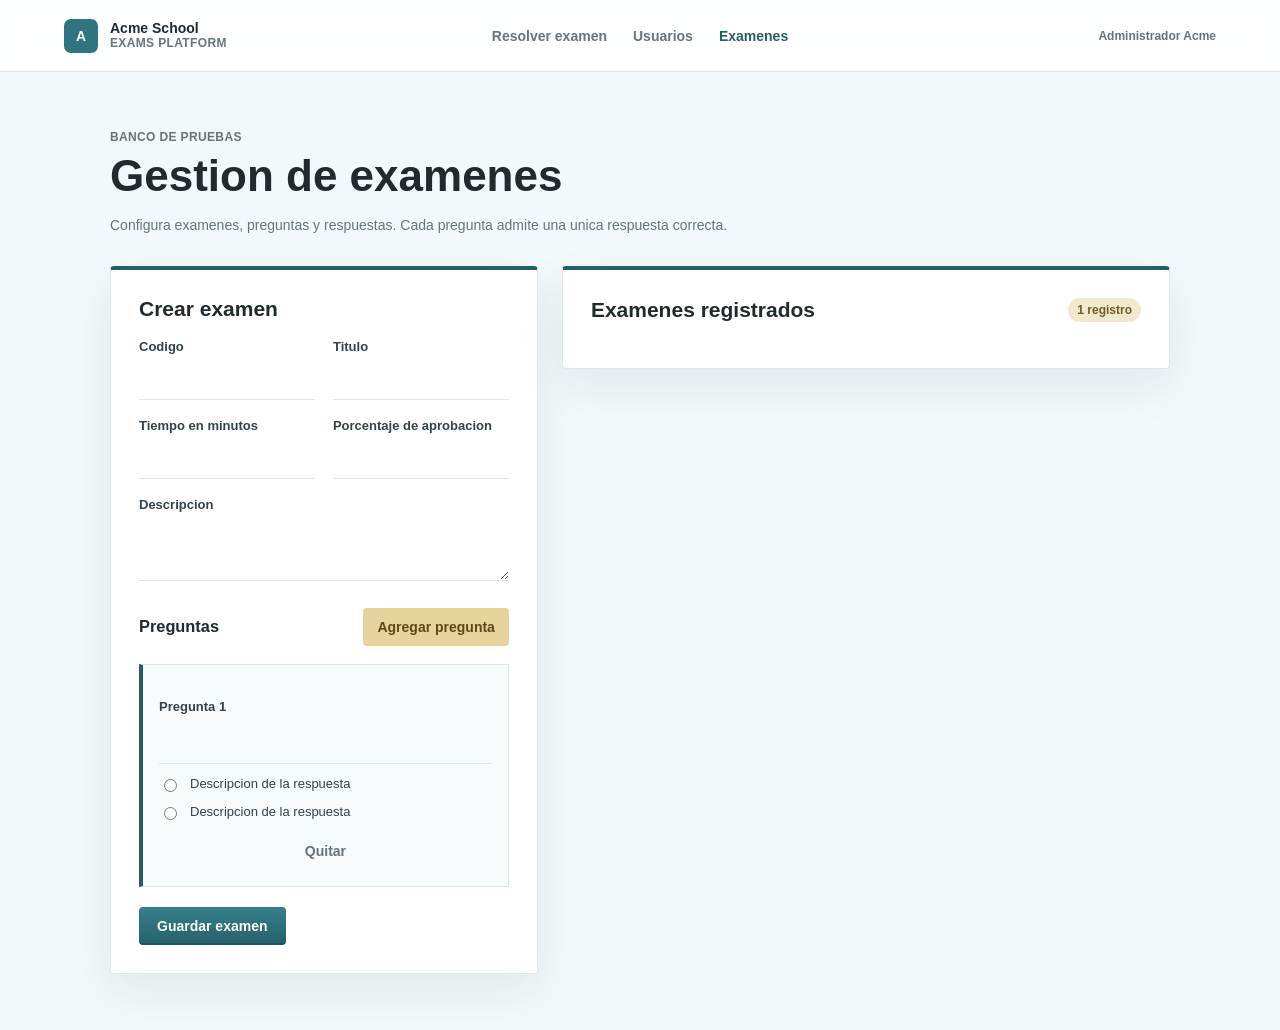
==== examenes.html @ bdf308fb "refactor: :sparkles: arreglando" ====
<!DOCTYPE html>
<html lang="es">
<head>
  <meta charset="UTF-8">
  <meta name="viewport" content="width=device-width, initial-scale=1.0">
  <title>Acme School | Examenes</title>
  <link rel="stylesheet" href="style.css">
</head>
<body>
  <header class="app-header">
    <a class="brand" href="index.html">
      <span class="brand-mark">A</span>
      <span>
        <strong>Acme School</strong>
        <small>Exams platform</small>
      </span>
    </a>

    <nav class="main-nav" aria-label="Navegacion principal">
      <a href="index.html">Resolver examen</a>
      <a href="usuarios.html">Usuarios</a>
      <a class="active" href="examenes.html">Examenes</a>
    </nav>

    <span class="session-label">Administrador Acme</span>
  </header>

  <main class="view management-view">
    <div class="section-title">
      <span>Banco de pruebas</span>
      <h1>Gestion de examenes</h1>
      <p>Configura examenes, preguntas y respuestas. Cada pregunta admite una unica respuesta correcta.</p>
    </div>

    <div class="split-layout">
      <form class="panel">
        <h2>Crear examen</h2>
        <div class="two-columns">
          <label>Codigo<input type="text" id="codigo"></label>
          <label>Titulo<input type="text" id="titulo"></label>
          <label>Tiempo en minutos<input type="number" id="tiempo"></label>
          <label>Porcentaje de aprobacion<input type="number" id="aprobacion"></label>
        </div>
        <label>Descripcion</label>
        <textarea id="descripcion" rows="4"></textarea>

        <div class="panel-title-row questions-title">
          <h3>Preguntas</h3>
          <button class="secondary-button" type="button">Agregar pregunta</button>
        </div>

        <div class="question-editor">
          <label>Pregunta 1</label>
          <input type="text">
          <label class="answer-row"><input type="radio" name="correct"> Descripcion de la respuesta</label>
          <label class="answer-row"><input type="radio" name="correct"> Descripcion de la respuesta</label>
          <button class="plain-button" type="button">Quitar</button>
        </div>

        <button class="primary-button" type="button">Guardar examen</button>
      </form>

      <article class="panel table-panel">
        <div class="panel-title-row">
          <h2>Examenes registrados</h2>
          <span>1 registro</span>
        </div>
        <div class="table-wrap">
          <div id="contenedor-examenes"></div>
        </div>
      </article>
    </div>
  </main>
  <script src="examen.js"></script>
</body>
</html>
---- style.css ----
* {
  box-sizing: border-box;
}

:root {
  --bg: #f3f8fa;
  --surface: #ffffff;
  --surface-soft: #f8fbfc;
  --line: #dde7ea;
  --text: #202a2f;
  --muted: #66747b;
  --brand: #2f7580;
  --brand-dark: #245e68;
  --brand-soft: #e5f2f4;
  --warning: #e6d49c;
  --danger-soft: #f1dcdb;
  --danger: #7f3432;
  --shadow: 0 18px 45px rgba(30, 58, 66, 0.08);
}

html {
  scroll-behavior: smooth;
}

body {
  margin: 0;
  background: var(--bg);
  color: var(--text);
  font-family: "Inter", "Segoe UI", Arial, sans-serif;
  font-size: 14px;
}

a {
  color: inherit;
  text-decoration: none;
}

button,
input,
select,
textarea {
  font: inherit;
}

.app-header {
  position: sticky;
  top: 0;
  z-index: 10;
  display: grid;
  grid-template-columns: 1fr auto 1fr;
  align-items: center;
  height: 72px;
  padding: 0 64px;
  border-bottom: 1px solid var(--line);
  background: rgba(255, 255, 255, 0.92);
  backdrop-filter: blur(12px);
}

.brand {
  display: flex;
  align-items: center;
  gap: 12px;
  width: fit-content;
}

.brand-mark {
  display: grid;
  place-items: center;
  width: 34px;
  height: 34px;
  border-radius: 7px;
  background: var(--brand);
  color: #ffffff;
  font-weight: 800;
}

.brand strong,
.brand small {
  display: block;
  line-height: 1.1;
}

.brand small,
.session-label,
.section-title span,
.hero-card span,
.login-hero span,
.result-card span,
.code {
  color: var(--muted);
  font-size: 12px;
  font-weight: 700;
  text-transform: uppercase;
  letter-spacing: 0.03em;
}

.main-nav {
  display: flex;
  align-items: center;
  justify-content: center;
  gap: 26px;
}

.main-nav a {
  color: var(--muted);
  font-size: 14px;
  font-weight: 600;
}

.main-nav a.active,
.main-nav a:hover {
  color: var(--brand-dark);
}

.session-label {
  justify-self: end;
  text-transform: none;
  letter-spacing: 0;
}

.view {
  width: min(100% - 48px, 1060px);
  min-height: calc(100vh - 72px);
  margin: 0 auto;
  padding: 56px 0;
}

.public-view {
  display: grid;
  align-content: start;
  gap: 22px;
}

exam-hub-view,
student-register-view,
exam-runner-view,
exam-result-view {
  display: block;
}

.exam-list {
  display: grid;
  gap: 18px;
}

.hero-card,
.login-hero {
  overflow: hidden;
  border-radius: 4px;
  color: #ffffff;
  background:
    linear-gradient(90deg, rgba(21, 56, 66, 0.92), rgba(31, 117, 127, 0.72), rgba(151, 107, 70, 0.48)),
    radial-gradient(circle at 82% 26%, rgba(235, 191, 116, 0.85), transparent 28%),
    linear-gradient(135deg, #17323b 0%, #315e66 48%, #a97752 100%);
  box-shadow: var(--shadow);
}

.hero-card {
  min-height: 176px;
  padding: 46px 40px;
}

.hero-card span,
.login-hero span {
  color: rgba(255, 255, 255, 0.86);
}

.hero-card h1,
.login-hero h1 {
  max-width: 720px;
  margin: 10px 0 8px;
  color: #ffffff;
  font-size: clamp(34px, 5vw, 56px);
  line-height: 0.98;
  letter-spacing: 0;
}

.hero-card p,
.login-hero p {
  max-width: 620px;
  margin: 0;
  color: rgba(255, 255, 255, 0.88);
  line-height: 1.6;
}

.exam-card,
.panel,
.result-card {
  border: 1px solid var(--line);
  border-top: 4px solid var(--brand-dark);
  border-radius: 4px;
  background: var(--surface);
  box-shadow: var(--shadow);
}

.exam-card {
  padding: 22px 24px;
}

.exam-card h2,
.panel h2,
.section-title h1,
.exam-heading h1,
.narrow-panel h1 {
  margin: 0;
  color: var(--text);
  line-height: 1.08;
}

.exam-card h2 {
  margin-top: 8px;
  font-size: 24px;
}

.exam-card p,
.panel p,
.section-title p,
.exam-heading p,
.narrow-panel p {
  color: var(--muted);
  line-height: 1.6;
}

.meta-row {
  display: flex;
  flex-wrap: wrap;
  gap: 24px;
  margin: 22px 0 18px;
  color: #3f4d54;
}

.primary-button,
.secondary-button,
.plain-button {
  display: inline-flex;
  align-items: center;
  justify-content: center;
  min-height: 38px;
  border: 0;
  border-radius: 4px;
  cursor: pointer;
  font-weight: 800;
}

.primary-button {
  padding: 0 18px;
  background: linear-gradient(180deg, #367f8a, #23616b);
  color: #ffffff;
  box-shadow: inset 0 -2px 0 rgba(0, 0, 0, 0.14);
}

.secondary-button {
  padding: 0 14px;
  background: var(--warning);
  color: #5a4a18;
}

.plain-button,
.ghost-link {
  background: transparent;
  color: var(--muted);
  font-weight: 700;
}

.centered-view {
  display: grid;
  place-items: center;
}

.panel,
.result-card {
  padding: 28px;
}

.narrow-panel {
  width: min(100%, 420px);
}

.panel label {
  display: grid;
  gap: 8px;
  margin-top: 18px;
  color: #344249;
  font-size: 13px;
  font-weight: 800;
}

.panel input,
.panel select,
.panel textarea {
  width: 100%;
  min-height: 38px;
  border: 0;
  border-bottom: 1px solid var(--line);
  background: transparent;
  color: var(--text);
  outline: none;
}

.form-actions {
  display: flex;
  align-items: center;
  justify-content: space-between;
  gap: 18px;
  margin-top: 24px;
}

.exam-view {
  max-width: 980px;
}

.exam-heading {
  display: flex;
  align-items: start;
  justify-content: space-between;
  gap: 24px;
  margin-bottom: 22px;
}

.timer {
  min-width: 86px;
  padding: 13px 15px;
  border-radius: 4px;
  background: #32363a;
  color: #ffffff;
  font-size: 28px;
  text-align: center;
  box-shadow: var(--shadow);
}

.timer-danger {
  background: #7f3432;
}

.runner-stats {
  display: flex;
  flex-wrap: wrap;
  gap: 12px;
  margin-bottom: 18px;
}

.runner-stats span {
  padding: 8px 12px;
  border: 1px solid var(--line);
  border-radius: 999px;
  background: var(--surface);
  color: var(--muted);
  font-size: 12px;
  font-weight: 800;
}

.questions-form {
  display: grid;
  gap: 18px;
}

.question-card {
  display: grid;
  gap: 12px;
  margin: 0;
  padding: 18px 18px 20px;
  border: 1px solid var(--line);
  border-left: 4px solid var(--brand-dark);
  background: rgba(255, 255, 255, 0.72);
}

.question-card legend {
  padding: 0 0 10px;
  color: var(--text);
  font-weight: 800;
}

.question-card label {
  display: flex;
  align-items: center;
  gap: 10px;
  padding: 12px;
  border: 1px solid var(--line);
  background: var(--surface-soft);
}

.finish-button {
  width: fit-content;
}

.runner-actions {
  display: flex;
  flex-wrap: wrap;
  align-items: center;
  gap: 12px;
}

.runner-actions button:disabled {
  cursor: not-allowed;
  opacity: 0.45;
}

.result-card {
  width: min(100%, 360px);
  text-align: center;
}

.result-card strong {
  display: block;
  margin: 12px 0 4px;
  color: var(--brand-dark);
  font-size: 72px;
  line-height: 1;
}

.status {
  margin: 18px 0 12px;
  padding: 11px;
  border-radius: 4px;
  font-weight: 800;
}

.status.fail {
  background: var(--danger-soft);
  color: var(--danger);
}

.status.pass {
  background: #dcefe7;
  color: #1f6a55;
}

.result-meta {
  font-size: 12px;
}

.wide-button {
  width: 100%;
}

.login-view {
  display: grid;
  grid-template-columns: minmax(0, 1.35fr) minmax(300px, 0.65fr);
  align-items: center;
  gap: 34px;
}

.login-hero {
  min-height: 360px;
  padding: 56px 44px;
}

.login-panel {
  border-top-color: transparent;
}

.hint {
  margin: 16px 0 0;
  font-size: 12px;
}

.field-help {
  display: block;
  margin-top: 6px;
  color: var(--muted);
  font-size: 12px;
  line-height: 1.4;
}

.section-title {
  margin-bottom: 30px;
}

.section-title h1 {
  margin: 8px 0;
  font-size: 44px;
}

.split-layout {
  display: grid;
  grid-template-columns: minmax(320px, 0.95fr) minmax(360px, 1.35fr);
  align-items: start;
  gap: 24px;
}

.panel-title-row {
  display: flex;
  align-items: center;
  justify-content: space-between;
  gap: 18px;
  margin-bottom: 18px;
}

.panel-title-row h2,
.panel-title-row h3 {
  margin: 0;
}

.panel-title-row span {
  padding: 5px 9px;
  border-radius: 999px;
  background: #f1e9ce;
  color: #6d5d27;
  font-size: 12px;
  font-weight: 800;
}

.table-wrap {
  overflow-x: auto;
}

table {
  width: 100%;
  border-collapse: collapse;
  min-width: 620px;
}

th,
td {
  padding: 15px 12px;
  border-bottom: 1px solid var(--line);
  text-align: left;
  vertical-align: top;
}

th {
  color: #394850;
  font-size: 11px;
  text-transform: uppercase;
}

td {
  color: #3f4d54;
}

td a {
  margin-right: 12px;
  color: var(--muted);
  font-weight: 700;
}

.pill {
  padding: 4px 8px;
  border-radius: 999px;
  background: var(--brand-soft);
  color: var(--brand-dark);
  font-size: 12px;
  font-weight: 800;
}

.two-columns {
  display: grid;
  grid-template-columns: repeat(2, minmax(0, 1fr));
  gap: 0 18px;
}

.questions-title {
  margin-top: 24px;
}

.question-editor {
  display: grid;
  gap: 12px;
  margin: 10px 0 20px;
  padding: 16px;
  border: 1px solid var(--line);
  border-left: 4px solid var(--brand-dark);
  background: var(--surface-soft);
}

.answer-row {
  display: flex !important;
  grid-template-columns: none;
  align-items: center;
  gap: 10px !important;
  margin-top: 0 !important;
  font-weight: 500 !important;
}

.answer-row input {
  width: auto;
  min-height: auto;
}

.answer-row input[type="text"] {
  width: 100%;
  min-height: 34px;
}

@media (max-width: 900px) {
  .app-header {
    grid-template-columns: 1fr;
    height: auto;
    gap: 14px;
    padding: 18px 24px;
  }

  .main-nav {
    flex-wrap: wrap;
    justify-content: flex-start;
  }

  .session-label {
    justify-self: start;
  }

  .view {
    min-height: auto;
    padding: 40px 0;
  }

  .login-view,
  .split-layout {
    grid-template-columns: 1fr;
  }

  .hero-card h1,
  .login-hero h1 {
    font-size: 38px;
  }
}

@media (max-width: 560px) {
  .view {
    width: min(100% - 28px, 1060px);
  }

  .hero-card,
  .login-hero,
  .panel,
  .result-card {
    padding: 22px;
  }

  .section-title h1 {
    font-size: 34px;
  }

  .exam-heading,
  .form-actions,
  .panel-title-row {
    align-items: flex-start;
    flex-direction: column;
  }

  .two-columns {
    grid-template-columns: 1fr;
  }
}
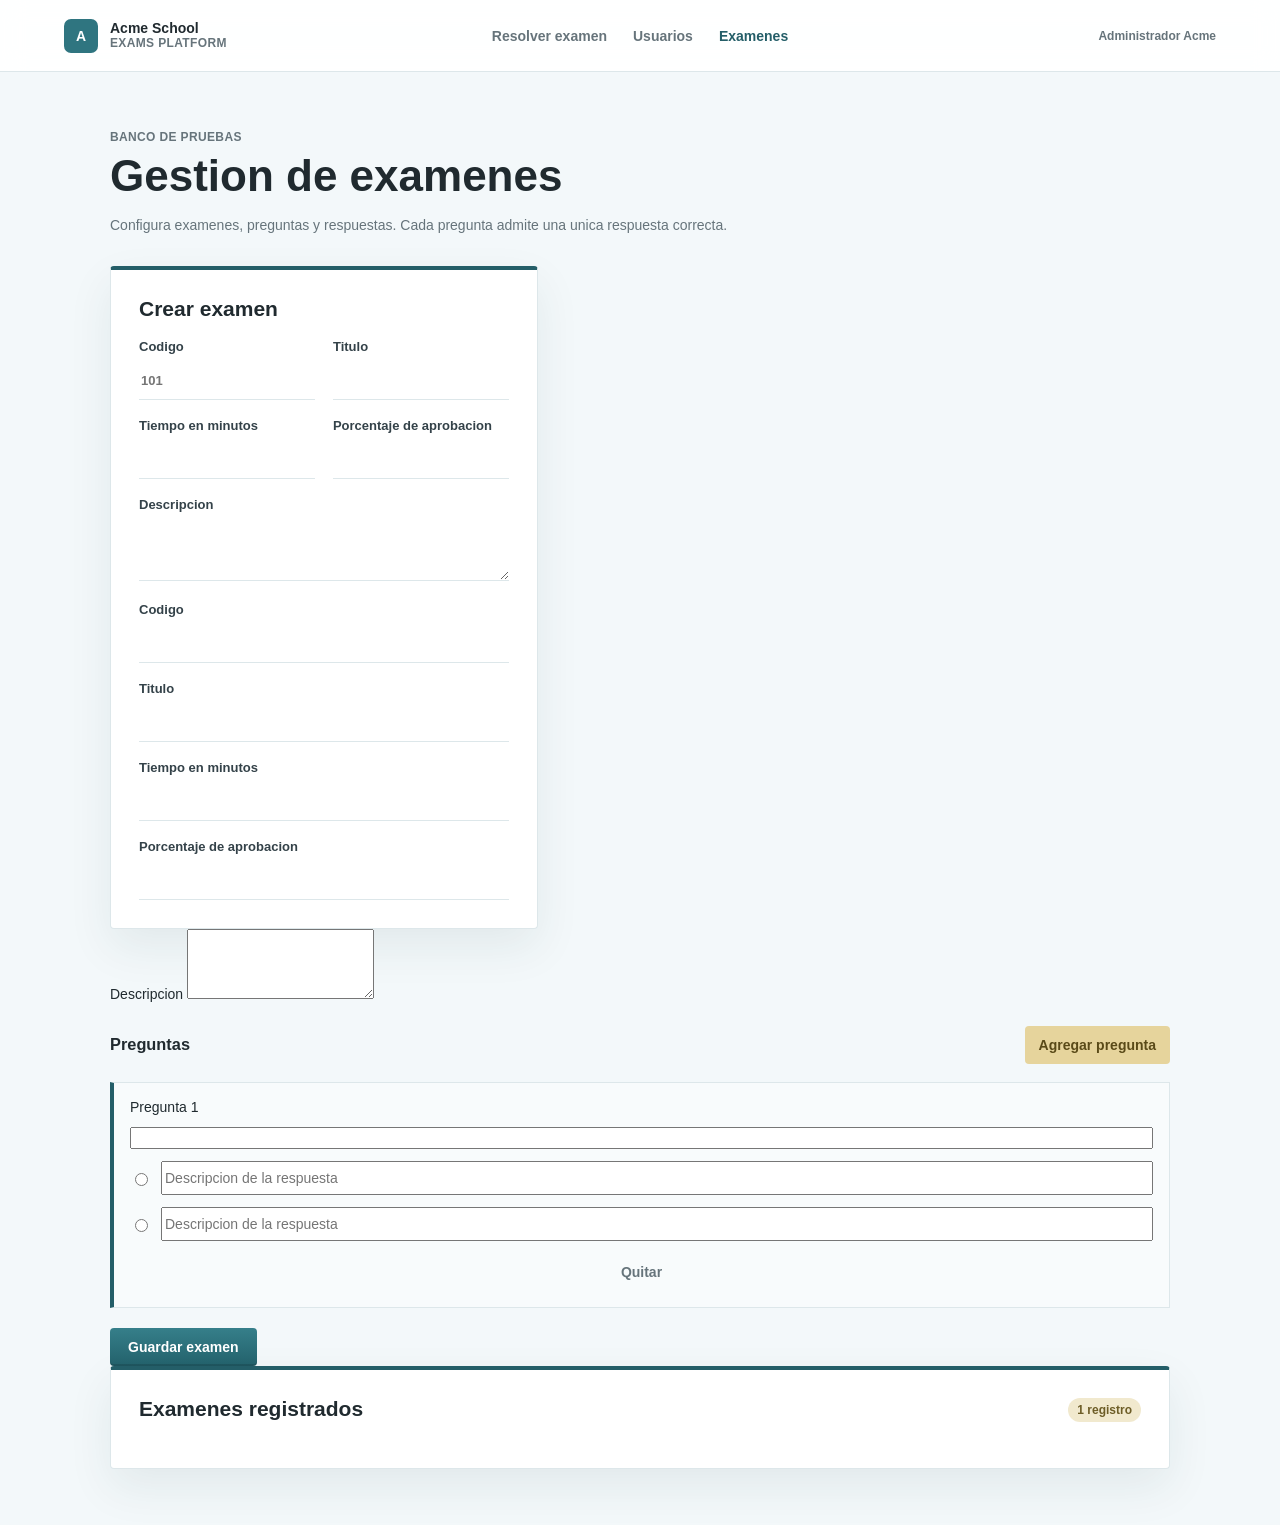
==== commit e5419dca: "Merge branch 'main' into johan" ====
--- a/examenes.html
+++ b/examenes.html
@@ -36,6 +36,13 @@
       <form class="panel">
         <h2>Crear examen</h2>
         <div class="two-columns">
+          <label>Codigo<input type="number" min="1" step="1" placeholder="101" required></label>
+          <label>Titulo<input type="text" minlength="4" maxlength="80" required></label>
+          <label>Tiempo en minutos<input type="number" min="1" max="240" step="1" required></label>
+          <label>Porcentaje de aprobacion<input type="number" min="0" max="100" step="1" required></label>
+        </div>
+        <label>Descripcion</label>
+        <textarea rows="4" minlength="10" maxlength="300" required></textarea>
           <label>Codigo<input type="text" id="codigo"></label>
           <label>Titulo<input type="text" id="titulo"></label>
           <label>Tiempo en minutos<input type="number" id="tiempo"></label>
@@ -51,13 +58,13 @@
 
         <div class="question-editor">
           <label>Pregunta 1</label>
-          <input type="text">
-          <label class="answer-row"><input type="radio" name="correct"> Descripcion de la respuesta</label>
-          <label class="answer-row"><input type="radio" name="correct"> Descripcion de la respuesta</label>
+          <input type="text" minlength="8" maxlength="180" required>
+          <label class="answer-row"><input type="radio" name="correct" required> <input type="text" placeholder="Descripcion de la respuesta" minlength="2" maxlength="120" required></label>
+          <label class="answer-row"><input type="radio" name="correct"> <input type="text" placeholder="Descripcion de la respuesta" minlength="2" maxlength="120" required></label>
           <button class="plain-button" type="button">Quitar</button>
         </div>
 
-        <button class="primary-button" type="button">Guardar examen</button>
+        <button class="primary-button" type="submit">Guardar examen</button>
       </form>
 
       <article class="panel table-panel">
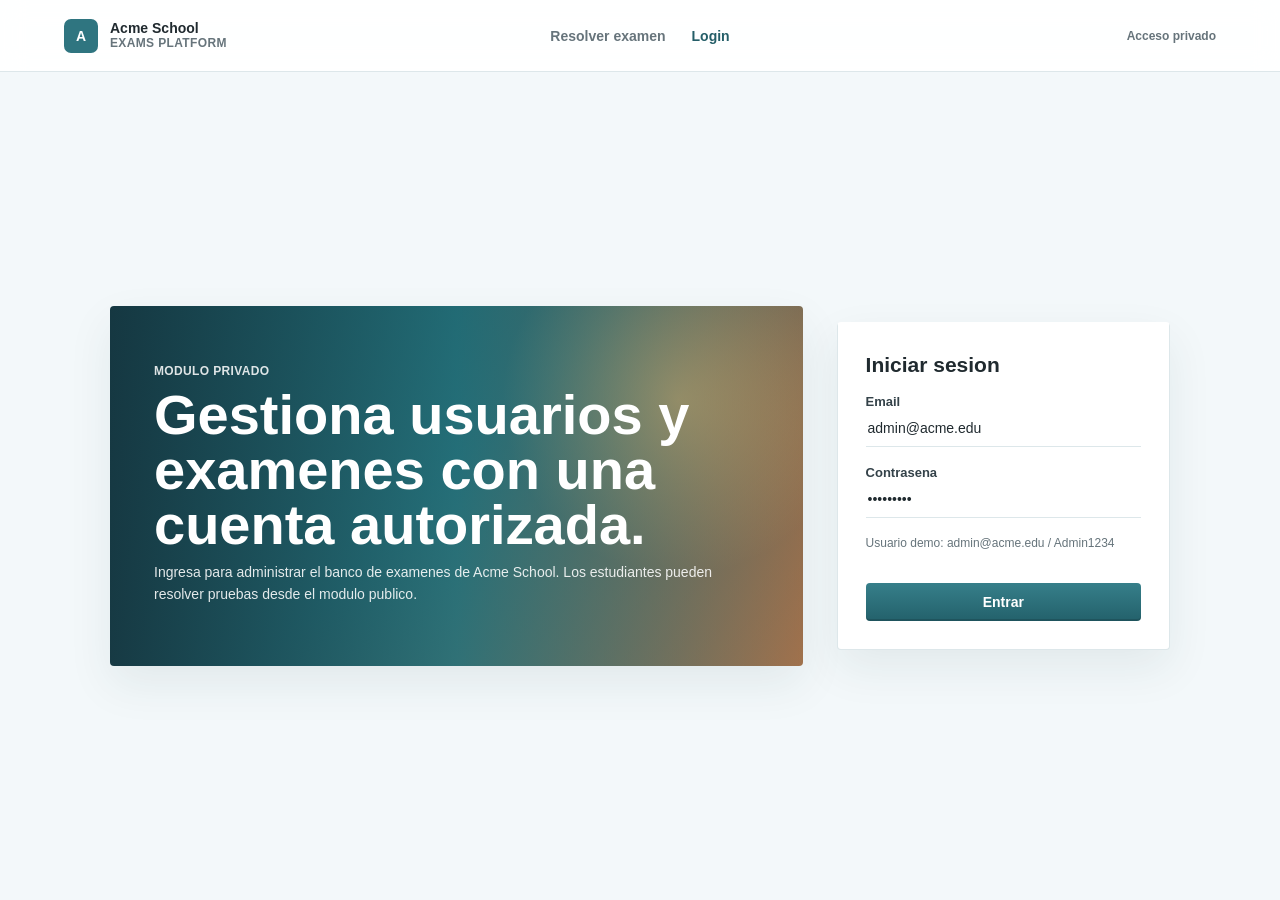
==== commit 72e2205e: "feat: integrar modulos privados y datos compartidos" ====
--- a/examenes.html
+++ b/examenes.html
@@ -5,6 +5,7 @@
   <meta name="viewport" content="width=device-width, initial-scale=1.0">
   <title>Acme School | Examenes</title>
   <link rel="stylesheet" href="style.css">
+  <script src="script.js" defer></script>
 </head>
 <body>
   <header class="app-header">
@@ -22,7 +23,7 @@
       <a class="active" href="examenes.html">Examenes</a>
     </nav>
 
-    <span class="session-label">Administrador Acme</span>
+    <button class="session-label logout-button" type="button" data-cerrar-sesion>Cerrar sesion</button>
   </header>
 
   <main class="view management-view">
@@ -33,36 +34,24 @@
     </div>
 
     <div class="split-layout">
-      <form class="panel">
+      <form class="panel" id="formularioExamen">
         <h2>Crear examen</h2>
+        <input id="examenEditando" type="hidden">
         <div class="two-columns">
-          <label>Codigo<input type="number" min="1" step="1" placeholder="101" required></label>
-          <label>Titulo<input type="text" minlength="4" maxlength="80" required></label>
-          <label>Tiempo en minutos<input type="number" min="1" max="240" step="1" required></label>
-          <label>Porcentaje de aprobacion<input type="number" min="0" max="100" step="1" required></label>
+          <label for="codigoExamen">Codigo<input id="codigoExamen" type="text" minlength="2" maxlength="20" placeholder="JS-101" required></label>
+          <label for="tituloExamen">Titulo<input id="tituloExamen" type="text" minlength="4" maxlength="80" required></label>
+          <label for="tiempoExamen">Tiempo en minutos<input id="tiempoExamen" type="number" min="1" max="240" step="1" required></label>
+          <label for="porcentajeExamen">Porcentaje de aprobacion<input id="porcentajeExamen" type="number" min="0" max="100" step="1" required></label>
         </div>
-        <label>Descripcion</label>
-        <textarea rows="4" minlength="10" maxlength="300" required></textarea>
-          <label>Codigo<input type="text" id="codigo"></label>
-          <label>Titulo<input type="text" id="titulo"></label>
-          <label>Tiempo en minutos<input type="number" id="tiempo"></label>
-          <label>Porcentaje de aprobacion<input type="number" id="aprobacion"></label>
-        </div>
-        <label>Descripcion</label>
-        <textarea id="descripcion" rows="4"></textarea>
+        <label for="descripcionExamen">Descripcion</label>
+        <textarea id="descripcionExamen" rows="4" minlength="10" maxlength="300" required></textarea>
 
         <div class="panel-title-row questions-title">
           <h3>Preguntas</h3>
-          <button class="secondary-button" type="button">Agregar pregunta</button>
+          <button class="secondary-button" type="button" id="agregarPregunta">Agregar pregunta</button>
         </div>
 
-        <div class="question-editor">
-          <label>Pregunta 1</label>
-          <input type="text" minlength="8" maxlength="180" required>
-          <label class="answer-row"><input type="radio" name="correct" required> <input type="text" placeholder="Descripcion de la respuesta" minlength="2" maxlength="120" required></label>
-          <label class="answer-row"><input type="radio" name="correct"> <input type="text" placeholder="Descripcion de la respuesta" minlength="2" maxlength="120" required></label>
-          <button class="plain-button" type="button">Quitar</button>
-        </div>
+        <div id="contenedorPreguntas"></div>
 
         <button class="primary-button" type="submit">Guardar examen</button>
       </form>
@@ -73,11 +62,22 @@
           <span>1 registro</span>
         </div>
         <div class="table-wrap">
-          <div id="contenedor-examenes"></div>
+          <table>
+            <thead>
+              <tr>
+                <th>Codigo</th>
+                <th>Examen</th>
+                <th>Tiempo</th>
+                <th>Aprobacion</th>
+                <th>Preguntas</th>
+                <th>Acciones</th>
+              </tr>
+            </thead>
+            <tbody id="tablaExamenes"></tbody>
+          </table>
         </div>
       </article>
     </div>
   </main>
-  <script src="examen.js"></script>
 </body>
 </html>
--- a/style.css
+++ b/style.css
@@ -118,6 +118,12 @@
   letter-spacing: 0;
 }
 
+.logout-button {
+  border: 0;
+  background: transparent;
+  cursor: pointer;
+}
+
 .view {
   width: min(100% - 48px, 1060px);
   min-height: calc(100vh - 72px);
@@ -454,6 +460,14 @@
   font-size: 12px;
 }
 
+.form-message {
+  min-height: 18px;
+  margin: 12px 0 0;
+  color: var(--danger);
+  font-size: 12px;
+  font-weight: 800;
+}
+
 .field-help {
   display: block;
   margin-top: 6px;
@@ -563,6 +577,12 @@
   background: var(--surface-soft);
 }
 
+.question-actions {
+  display: flex;
+  flex-wrap: wrap;
+  gap: 10px;
+}
+
 .answer-row {
   display: flex !important;
   grid-template-columns: none;
@@ -580,6 +600,15 @@
 .answer-row input[type="text"] {
   width: 100%;
   min-height: 34px;
+}
+
+.empty-state {
+  padding: 16px;
+  border: 1px dashed var(--line);
+  border-radius: 4px;
+  background: var(--surface-soft);
+  color: var(--muted);
+  text-align: center;
 }
 
 @media (max-width: 900px) {
